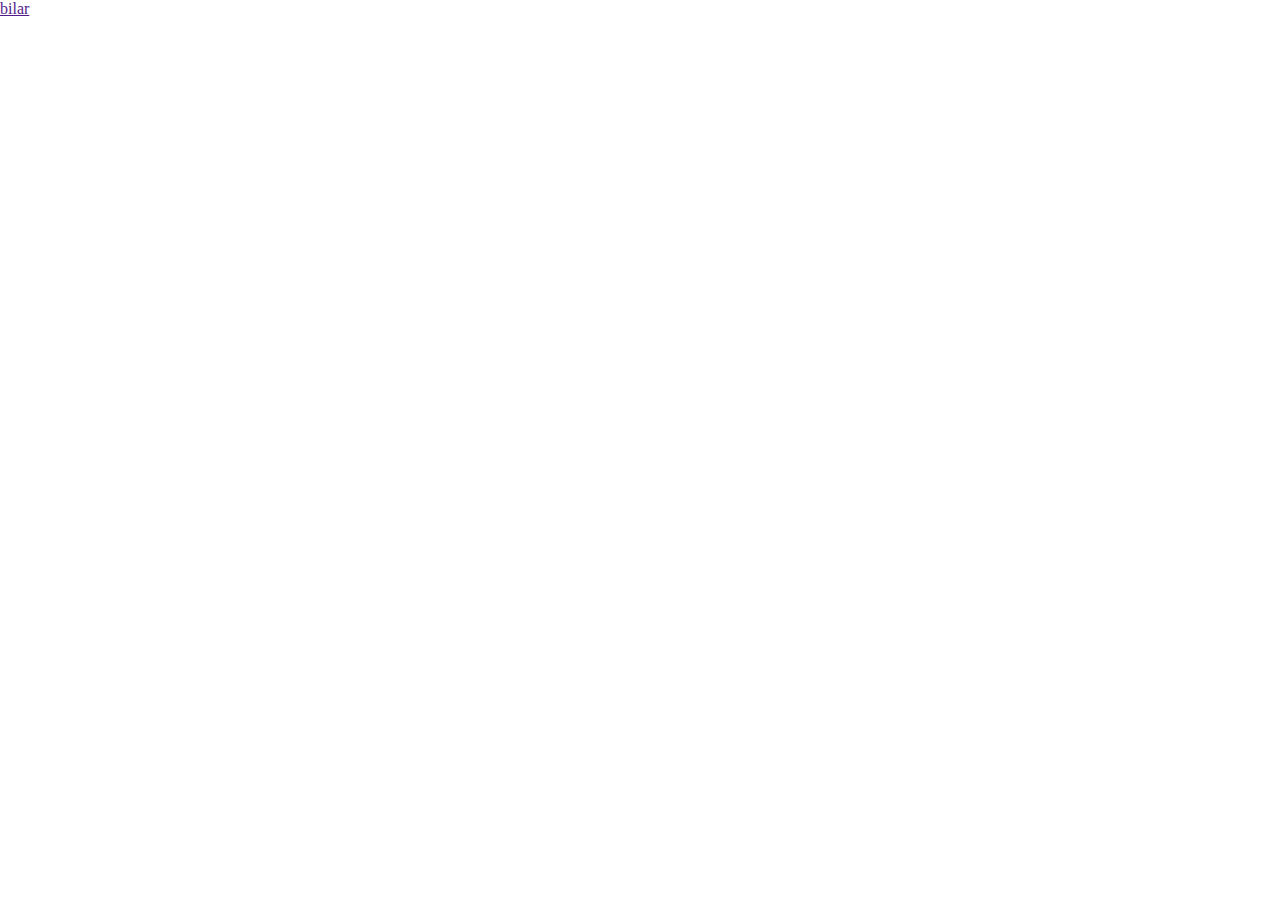
==== home.html @ cb29bfee "init repo" ====
<!DOCTYPE html>
<html lang="en">
<head>
    <meta charset="UTF-8">
    <meta http-equiv="X-UA-Compatible" content="IE=edge">
    <meta name="viewport" content="width=device-width, initial-scale=1.0">
    <title>Tesla</title>
    <link rel="stylesheet" href="home.css">
</head>
<body>
    <main class="main">
        <header class="header">
            <ul>
                <a class="hej" href="">
                    bilar
                </a>
            </ul>
        </header>
        <article class="article">   </article>
        <nav class="nav">   </nav>

    </main>

    
</body>
</html>
---- home.css ----
*{
    margin: 0;
    padding: 0;
}
.main{
min-height: 100vh;
width: 100%;
/* background-image: linear-gradient(rbga (2,9,30,0.7), rbga (2,9,30,0.7)),url(bilder/background.jfif); */
/* background-image: url(bilder/background.jfif); */
background-position: center;
background-size: cover;
position: relative;

}

#header{
    display: flexbox;
    justify-content: center;
    align-items: flex-start;
    background-image: url(bilder/nya\ tesla\ model\ s.jpg);
    background-position: center;
    background-size: cover  ;
    padding-top: 200px;
    padding-bottom: 200px;
    width: 100%;
    height: 100%;
    

}
.Logo {
    height: 100px;
    
}
.iteam-1{
text-align: center;
color: black;
}
.iteam-2{}
.iteam-3{}
.iteam-4{}
/* .iteam-1{} */
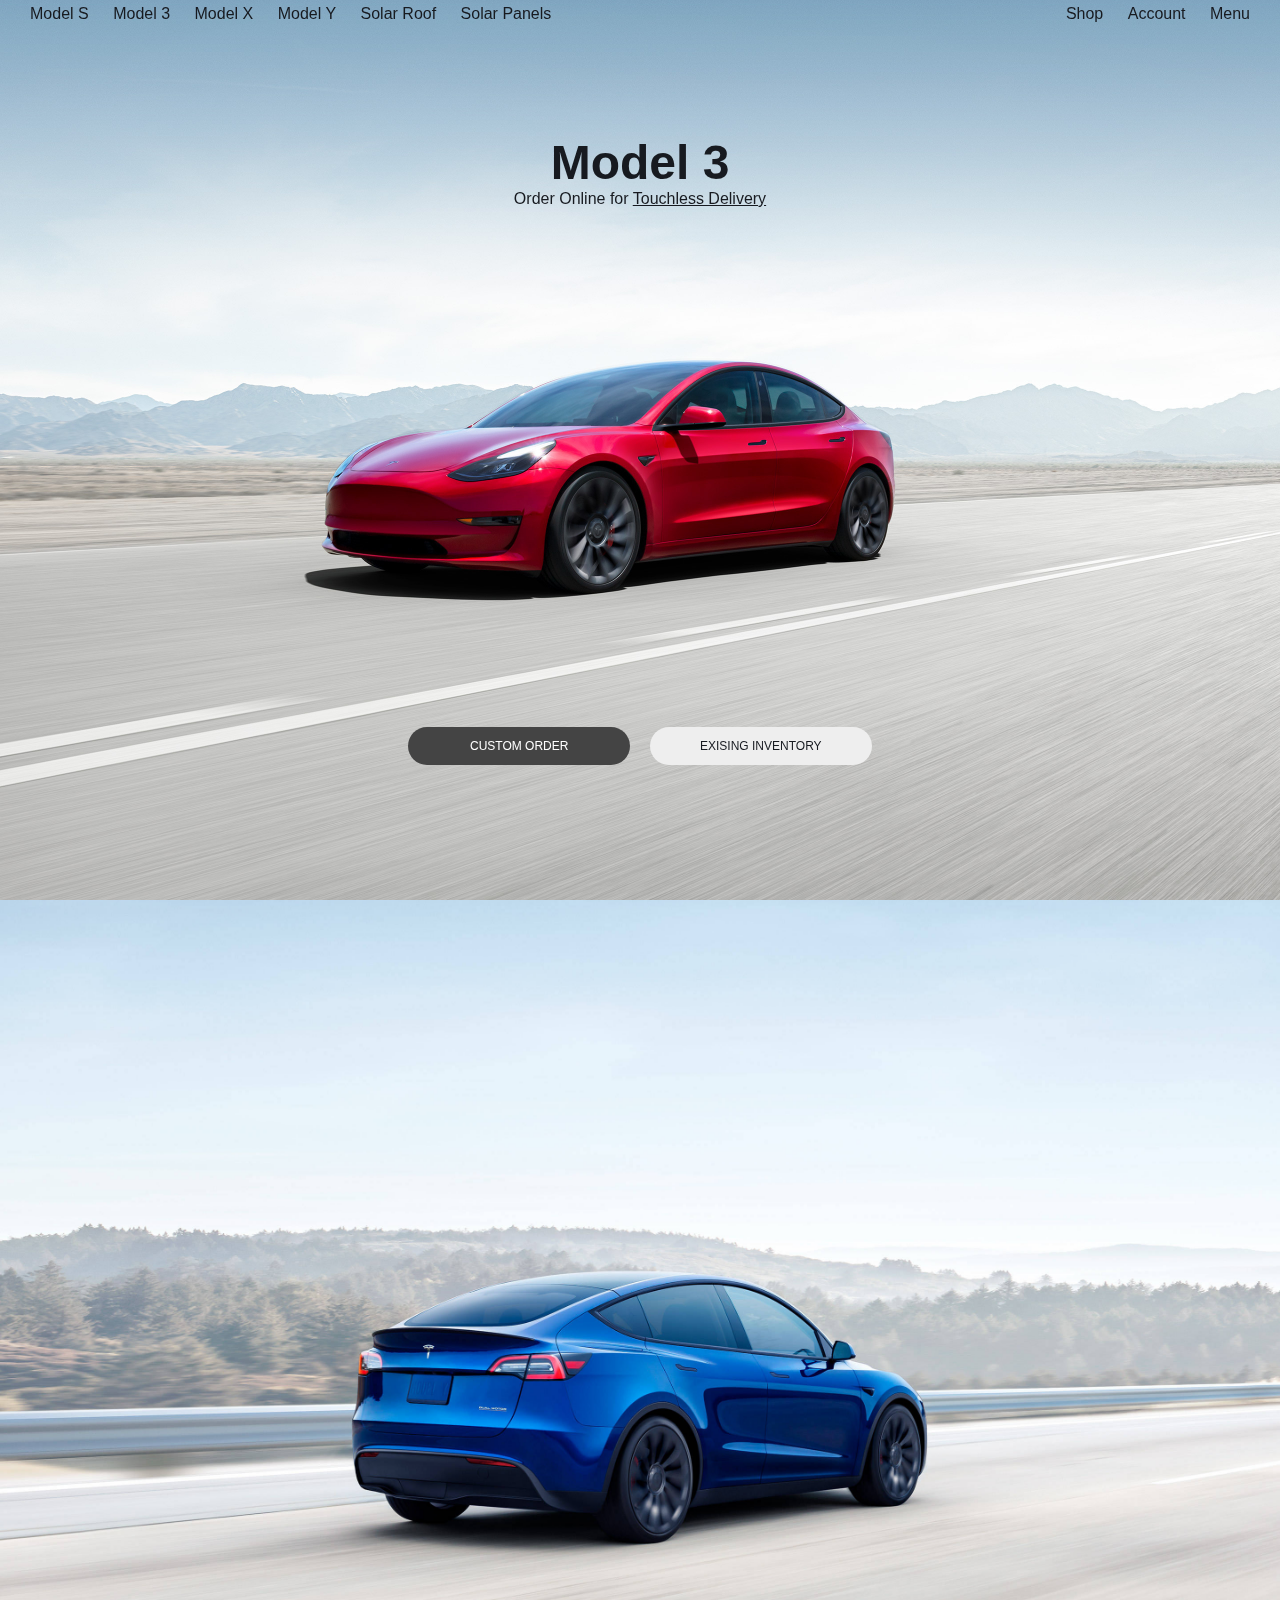
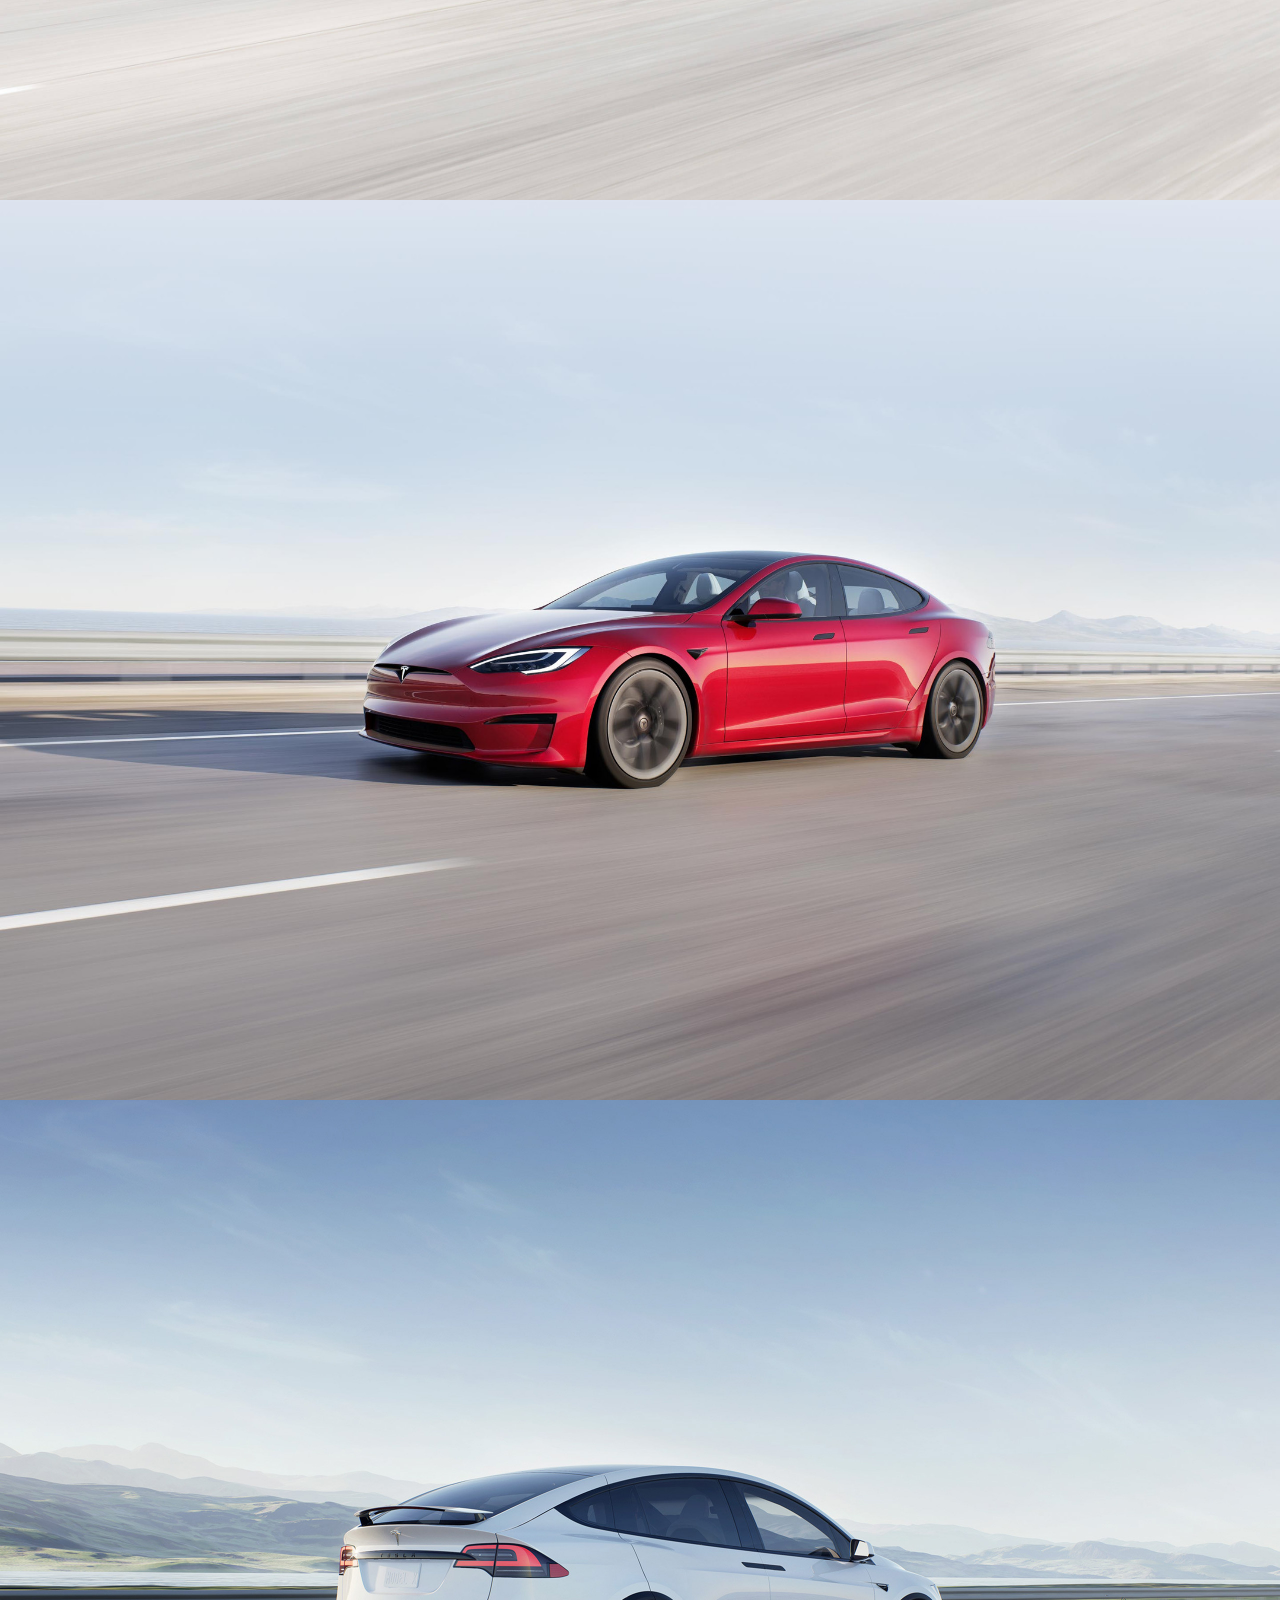
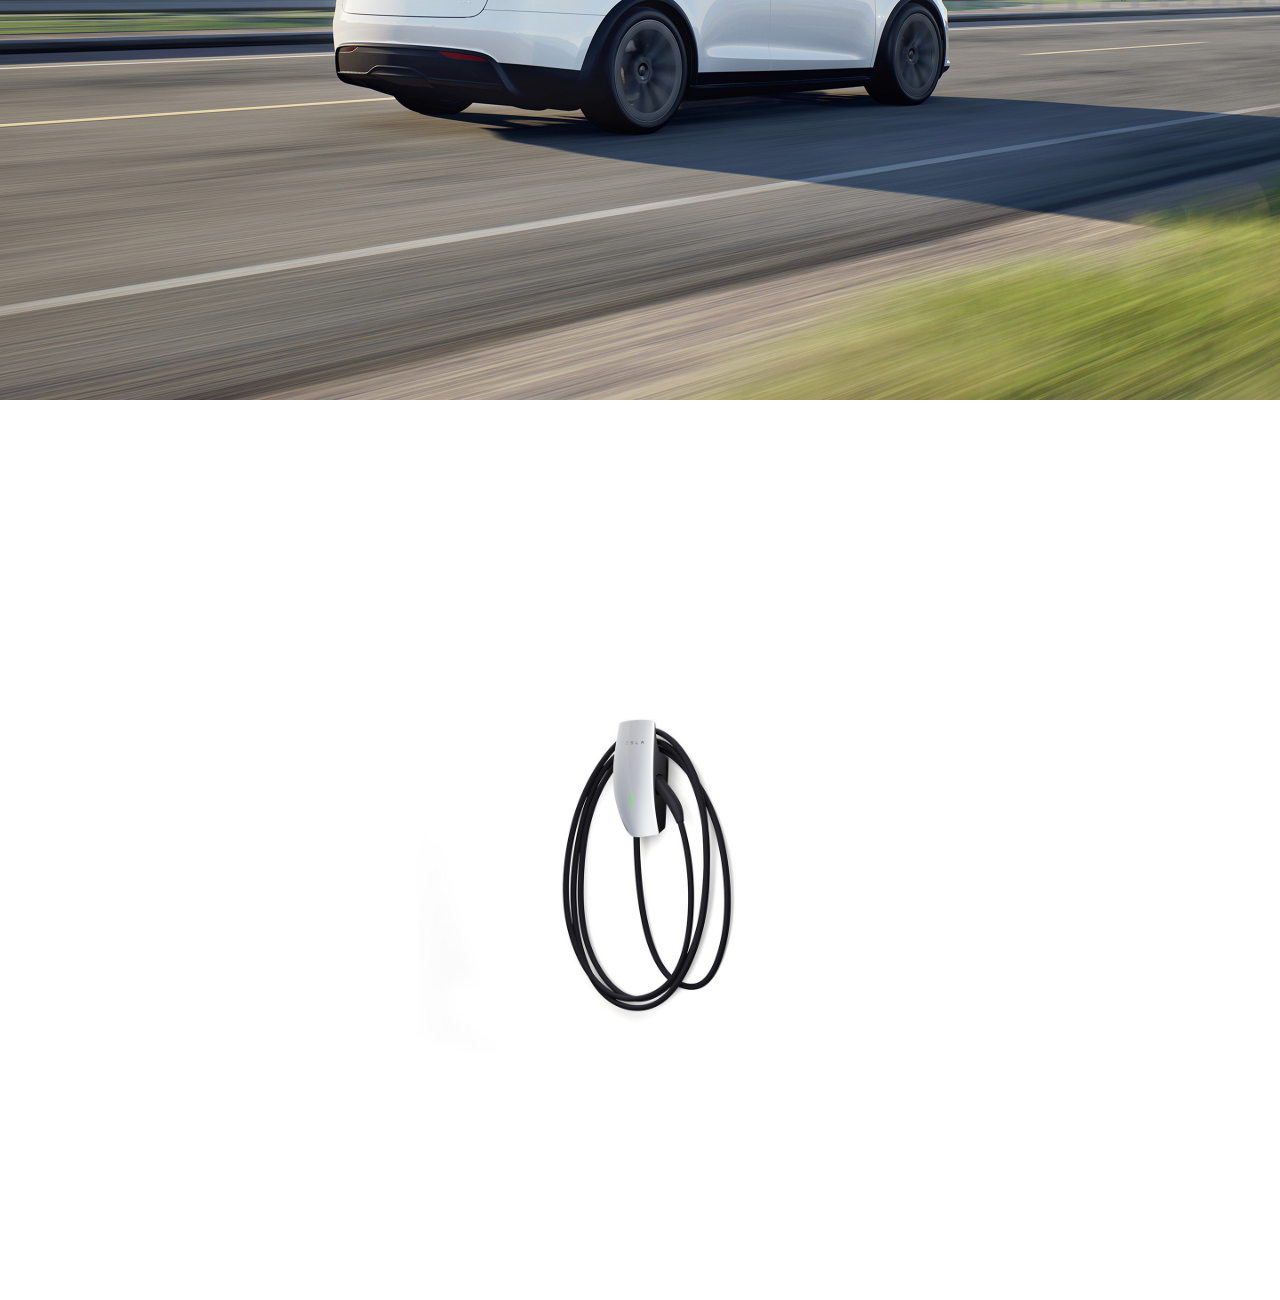
==== commit cabb512d: "modifiel a link" ====
--- a/home.html
+++ b/home.html
@@ -5,21 +5,109 @@
     <meta http-equiv="X-UA-Compatible" content="IE=edge">
     <meta name="viewport" content="width=device-width, initial-scale=1.0">
     <title>Tesla</title>
-    <link rel="stylesheet" href="home.css">
+    <link rel="stylesheet" href="home2.css">
+    <link rel="stylesheet" type="images/x-icon" href="LogoMajr-9Q6xMo.png">
+
 </head>
 <body>
-    <main class="main">
-        <header class="header">
-            <ul>
-                <a class="hej" href="">
-                    bilar
-                </a>
-            </ul>
-        </header>
-        <article class="article">   </article>
-        <nav class="nav">   </nav>
-
-    </main>
+    <!-- header starts  -->
+    <header>
+        <nav class="center desktop">
+            <a href="">Model S</a>
+            <a href="">Model 3</a>
+            <a href="">Model X</a>
+            <a href="">Model Y</a>
+            <a href="">Solar Roof</a>
+            <a href="">Solar Panels</a>
+        </nav>
+        <nav class="right">
+            <a href="" class="desktop">Shop</a>
+            <a href="sign.html" class="desktop">Account</a>
+            <a href="" id="menuBtn">Menu</a>
+        </nav>
+    </header>
+    <!-- header stop  -->
+    <!-- Manu start -->
+    <div class="backdrop"></div>
+    <aside>
+        <button class="close">&times;</button>
+        <a href="">Model S</a>
+        <a href="">Model 3</a>
+        <a href="">Model X</a>
+        <a href="">Model Y</a>
+        <a href="">Solar Roof</a>
+        <a href="">Solar Panels</a>
+        <a href="">Existing Inventory</a>
+        <a href="">Used Inventory</a>
+        <a href="">Trade-In</a>
+        <a href="">Test Drive</a>
+        <a href="">Powerwall</a>
+        <a href="">Commercial Energy</a>
+        <a href="">Utilities</a>
+        <a href="">Charging</a>
+        <a href="">Find Us</a>
+        <a href="">Support</a>
+        <a href="">Investor Relations</a>
+        <a href="">Shop</a>
+        <a href="">Account</a>
+    </aside>
+    <!-- menu stop  -->
+    <section style="background-image: url('bilder/model-3.jpg')" class="active">
+        <div class="content">
+            <h1>Model 3</h1>
+            <p>Order Online for <a href="">Touchless Delivery</a></p>
+            <div class="buttons">
+                <a href="">custom order</a>
+                <a href="">exising inventory</a>
+            </div>
+        </div>
+    </section>
+    <!-- olika bilar som kan köpa  -->
+    <section style="background-image: url('bilder/model-y.jpg')">
+        <div class="content">
+            <h1>Model Y</h1>
+            <p>Order Online for <a href="">Touchless Delivery</a></p>
+            <div class="buttons">
+                <a href="">custom order</a>
+                <a href="">exising inventory</a>
+            </div>
+        </div>
+    </section>
+    <section style="background-image: url('bilder/model-s.jpg')">
+        <div class="content">
+            <h1>Model S</h1>
+            <p>Order Online for <a href="">Touchless Delivery</a></p>
+            <div class="buttons">
+                <a href="">custom order</a>
+                <a href="">exising inventory</a>
+            </div>
+        </div>
+    </section>
+    <section style="background-image: url('bilder/model-x.jpg')">
+        <div class="content">
+            <h1>Model X</h1>
+            <p>Order Online for <a href="">Touchless Delivery</a></p>
+            <div class="buttons">
+                <a href="">custom order</a>
+                <a href="">exising inventory</a>
+            </div>
+        </div>
+    </section>
+    <section style="background-image: url('bilder/accessories.jpg')">
+        <div class="content">
+            <h1>Model 3</h1>
+            <p>Order Online for <a href="">Touchless Delivery</a></p>
+            <div class="buttons">
+                <a href="">custom order</a>
+                <a href="">exising inventory</a>
+            </div>
+        </div>
+    </section>
+    <script src="Nav.js"></script>
+    <script src="hi.js"></script>
+    <!-- end  -->
+</body>
+</html>
 
     
 </body>
--- a/home2.css
+++ b/home2.css
@@ -0,0 +1,148 @@
+*{
+    padding:0;
+    margin:0;
+    box-sizing: border-box;
+}
+body{
+    color:#171a20;
+    font-family: 'M PLUS 1', sans-serif;
+}
+html{
+    scroll-behavior: smooth;
+}
+.desktop{
+    display: none;
+}
+@media (min-width: 1200px) {
+    .desktop{
+        display: initial;
+    }
+}
+
+header{
+    display: grid;
+    grid-template-columns: auto 1fr auto;
+    padding: 5px 20px;
+    position: fixed;
+    top:0;
+    z-index:2;
+    width: 100%;   
+}
+
+header a{
+    color:inherit;
+}
+header nav a{
+    text-decoration:none;
+    padding: 5px 10px;
+}
+header nav.center{
+    text-align: center;
+}
+header nav.right{
+    text-align:right;
+}
+
+section{
+    height:100vh;
+    background-size: cover;
+    background-position: center center;
+}
+section .content{
+    opacity:0;
+    z-index:1;
+    position:fixed;
+    width: 100%;
+    top:0;
+    transition: opacity .3s ease;
+    height:100vh;
+    padding-top:15vh;
+    padding-bottom:15vh;
+    text-align:center;
+    display:grid;
+    grid-template-rows: min-content auto min-content;
+}
+section.active .content{
+    opacity:1;
+}
+section h1{
+    font-size:3rem;
+}
+section a{
+    color:inherit;
+}
+section .buttons a{
+    display:block;
+    background-color:#eee;
+    color:inherit;
+    padding: 12px 50px;
+    border-radius: 25px;
+    text-decoration: none;
+    text-transform: uppercase;
+    font-size: 12px;
+    font-weight:500;
+}
+section .buttons a:first-child{
+    background-color:#444;
+    color:#fff;
+}
+section .buttons{
+    display: grid;
+    row-gap: 20px;
+    margin: 0 40px;
+}
+@media (min-width: 768px) {
+    section .buttons{
+        max-width: 640px;
+        margin: 0 auto;
+        grid-template-columns: 1fr 1fr;
+        column-gap: 20px;
+    }
+}
+
+aside{
+    position:fixed;
+    transition: right .4s ease;
+    right:-320px;
+    width: 320px;
+    background-color:#fff;
+    padding:80px 40px;
+    z-index:4;
+    height:100vh;
+}
+aside.active{
+    right:0;
+}
+aside a{
+    display:block;
+    color:inherit;
+    text-decoration: none;
+    padding: 12px 0;
+    font-size: 14px;
+    font-weight:500;
+}
+aside button.close{
+    font-size:24px;
+    border:0;
+    background-color: transparent;
+    position: absolute;
+    top:10px;
+    right:10px;
+    padding: 10px;
+    font-family: sans-serif;
+    font-weight:100;
+    cursor:pointer;
+}
+.backdrop{
+    display:none;
+    position: fixed;
+    z-index:3;
+    inset: 0;
+    background-color: rgba(0,0,0,0);
+    transition: background-color .4s ease;
+    backdrop-filter: blur(5px);
+}
+.backdrop.active{
+    display:block;
+    background-color: rgba(0,0,0,.35);
+}
